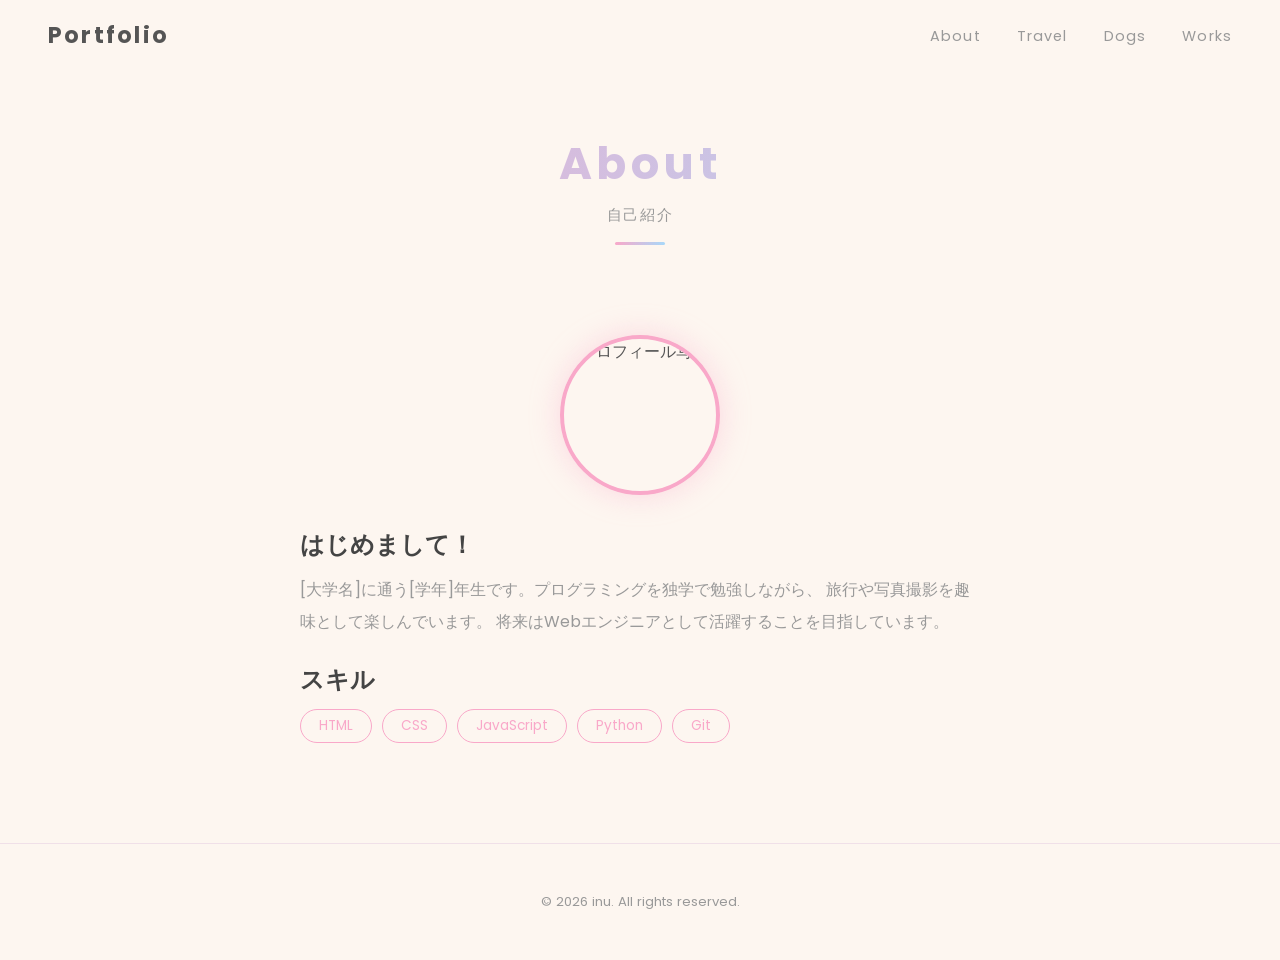
==== about.html @ 47f95320 "fix project root" ====
<!DOCTYPE html>
<html lang="ja">
<head>
  <meta charset="UTF-8">
  <meta name="viewport" content="width=device-width, initial-scale=1.0">
  <title>About | Portfolio</title>
  <link rel="stylesheet" href="style.css">
</head>
<body>

  <nav>
    <a class="logo" href="index.html">Portfolio</a>
    <ul>
      <li><a href="about.html">About</a></li>
      <li><a href="travel.html">Travel</a></li>
      <li><a href="dogs.html">Dogs</a></li>
      <li><a href="works.html">Works</a></li>
    </ul>
  </nav>

  <div class="page-header">
    <h1>About</h1>
    <p>自己紹介</p>
    <div class="divider"></div>
  </div>

  <section class="about-section">
    <!-- images/profile.jpg を用意してください -->
    <img class="profile-img" src="images/profile.jpg" alt="プロフィール写真">

    <h2>はじめまして！</h2>
    <p>
      [大学名]に通う[学年]年生です。プログラミングを独学で勉強しながら、
      旅行や写真撮影を趣味として楽しんでいます。
      将来はWebエンジニアとして活躍することを目指しています。
    </p>

    <h2>スキル</h2>
    <div class="skills">
      <span class="skill-tag">HTML</span>
      <span class="skill-tag">CSS</span>
      <span class="skill-tag">JavaScript</span>
      <span class="skill-tag">Python</span>
      <span class="skill-tag">Git</span>
    </div>
  </section>

  <footer>
    <p>&copy; 2026 inu. All rights reserved.</p>
  </footer>

  <script src="main.js"></script>
</body>
</html>
---- style.css ----
@import url('https://fonts.googleapis.com/css2?family=Poppins:wght@300;400;600;700&display=swap');

* {
  margin: 0;
  padding: 0;
  box-sizing: border-box;
}

:root {
  --accent:  #f9a8c9; /* パステルピンク */
  --accent2: #a8d8f9; /* パステルブルー */
  --accent3: #b8f0c8; /* パステルグリーン */
  --bg:      #fdf6f0; /* クリーム白 */
  --card-bg: #fff8f5;
  --text:    #555;
  --muted:   #999;
}

html { scroll-behavior: smooth; }

body {
  font-family: 'Poppins', sans-serif;
  background: var(--bg);
  color: var(--text);
}

/* ========== ナビ ========== */
nav {
  position: fixed;
  top: 0;
  width: 100%;
  z-index: 200;
  display: flex;
  justify-content: space-between;
  align-items: center;
  padding: 18px 48px;
  transition: background 0.4s, box-shadow 0.4s;
}

nav.scrolled {
  background: rgba(253, 246, 240, 0.9);
  backdrop-filter: blur(10px);
  box-shadow: 0 2px 20px rgba(249,168,201,0.15);
}

nav .logo {
  color: var(--text);
  font-size: 1.4rem;
  font-weight: 700;
  text-decoration: none;
  letter-spacing: 0.1em;
}

nav .logo span { color: var(--accent); }

nav ul {
  list-style: none;
  display: flex;
  gap: 36px;
}

nav ul a {
  color: var(--muted);
  text-decoration: none;
  font-size: 0.9rem;
  letter-spacing: 0.08em;
  position: relative;
  transition: color 0.3s;
}

nav ul a::after {
  content: '';
  position: absolute;
  bottom: -4px;
  left: 0;
  width: 0;
  height: 2px;
  background: var(--accent);
  transition: width 0.3s;
}

nav ul a:hover { color: var(--text); }
nav ul a:hover::after { width: 100%; }

/* ========== ヒーロー ========== */
.hero {
  height: 100vh;
  background: url('images/hero.jpg') center/cover no-repeat;
  display: flex;
  align-items: center;
  justify-content: center;
  text-align: center;
  position: relative;
  overflow: hidden;
}

.hero::before {
  content: '';
  position: absolute;
  inset: 0;
  background: linear-gradient(135deg, rgba(249,168,201,0.55) 0%, rgba(168,216,249,0.45) 100%);
  z-index: 1;
}

.hero::after {
  content: '';
  position: absolute;
  width: 600px;
  height: 600px;
  border-radius: 50%;
  border: 2px solid rgba(249,168,201,0.4);
  top: 50%;
  left: 50%;
  transform: translate(-50%, -50%);
  animation: pulse-ring 3s ease-out infinite;
  z-index: 1;
}

@keyframes pulse-ring {
  0%   { transform: translate(-50%, -50%) scale(0.8); opacity: 1; }
  100% { transform: translate(-50%, -50%) scale(1.5); opacity: 0; }
}

.hero-text {
  position: relative;
  z-index: 2;
  color: #fff;
  animation: fadeUp 1s ease both;
  text-shadow: 0 2px 12px rgba(0,0,0,0.15);
}

.hero-text h1 {
  font-size: clamp(2.5rem, 7vw, 5rem);
  font-weight: 700;
  letter-spacing: 0.05em;
  line-height: 1.1;
}

.hero-text h1 .accent {
  color: #fff;
  display: inline-block;
  background: linear-gradient(90deg, var(--accent), var(--accent2));
  -webkit-background-clip: text;
  -webkit-text-fill-color: transparent;
  background-clip: text;
  animation: shimmer 3s ease-in-out infinite;
}

@keyframes shimmer {
  0%, 100% { filter: brightness(1); }
  50%       { filter: brightness(1.2); }
}

.hero-text p {
  font-size: clamp(1rem, 2vw, 1.3rem);
  opacity: 0.9;
  margin-top: 14px;
  letter-spacing: 0.15em;
  font-weight: 300;
}

.hero-scroll {
  position: absolute;
  bottom: 32px;
  left: 50%;
  transform: translateX(-50%);
  z-index: 2;
  display: flex;
  flex-direction: column;
  align-items: center;
  gap: 8px;
  color: #fff;
  font-size: 0.75rem;
  letter-spacing: 0.2em;
  opacity: 0.7;
  animation: bounce 2s infinite;
}

.hero-scroll::after {
  content: '';
  width: 1px;
  height: 40px;
  background: #fff;
}

@keyframes bounce {
  0%, 100% { transform: translateX(-50%) translateY(0); }
  50%       { transform: translateX(-50%) translateY(8px); }
}

@keyframes fadeUp {
  from { opacity: 0; transform: translateY(40px); }
  to   { opacity: 1; transform: translateY(0); }
}

/* ========== ページ共通 ========== */
.page-header {
  padding: 130px 40px 50px;
  text-align: center;
}

.page-header h1 {
  font-size: 2.8rem;
  font-weight: 700;
  letter-spacing: 0.1em;
  background: linear-gradient(90deg, var(--accent) 0%, var(--accent2) 100%);
  -webkit-background-clip: text;
  -webkit-text-fill-color: transparent;
  background-clip: text;
}

.page-header p {
  color: var(--muted);
  font-size: 0.95rem;
  margin-top: 6px;
  letter-spacing: 0.1em;
}

.divider {
  width: 50px;
  height: 3px;
  background: linear-gradient(90deg, var(--accent), var(--accent2));
  margin: 16px auto 0;
  border-radius: 2px;
}

/* ========== フォトグリッド ========== */
.photo-grid {
  display: grid;
  grid-template-columns: repeat(auto-fill, minmax(280px, 1fr));
  gap: 12px;
  padding: 40px;
  max-width: 1200px;
  margin: 0 auto;
}

.photo-grid img {
  width: 100%;
  aspect-ratio: 4/3;
  object-fit: cover;
  border-radius: 12px;
  opacity: 0;
  transform: translateY(30px);
  transition: opacity 0.6s ease, transform 0.6s ease, box-shadow 0.4s;
}

.photo-grid img.visible {
  opacity: 1;
  transform: translateY(0);
}

.photo-grid img:hover {
  transform: scale(1.04) translateY(-4px);
  box-shadow: 0 16px 40px rgba(249,168,201,0.35);
}

/* ========== About ========== */
.about-section {
  max-width: 760px;
  margin: 0 auto;
  padding: 40px 40px 100px;
}

.about-section .profile-img {
  width: 160px;
  height: 160px;
  border-radius: 50%;
  object-fit: cover;
  display: block;
  margin: 0 auto 32px;
  border: 4px solid var(--accent);
  box-shadow: 0 0 30px rgba(249,168,201,0.4);
  animation: float 4s ease-in-out infinite;
}

@keyframes float {
  0%, 100% { transform: translateY(0); }
  50%       { transform: translateY(-10px); }
}

.about-section h2 {
  font-size: 1.5rem;
  margin-bottom: 12px;
  color: #444;
}

.about-section p {
  line-height: 2;
  color: var(--muted);
  margin-bottom: 24px;
}

.skills {
  display: flex;
  flex-wrap: wrap;
  gap: 10px;
  margin-top: 8px;
}

.skill-tag {
  background: transparent;
  border: 1.5px solid var(--accent);
  color: var(--accent);
  border-radius: 20px;
  padding: 6px 18px;
  font-size: 0.85rem;
  transition: background 0.3s, color 0.3s;
  cursor: default;
}

.skill-tag:hover {
  background: var(--accent);
  color: #fff;
}

/* ========== Works ========== */
.works-grid {
  display: grid;
  grid-template-columns: repeat(auto-fill, minmax(300px, 1fr));
  gap: 28px;
  padding: 40px;
  max-width: 1200px;
  margin: 0 auto;
}

.work-card {
  background: var(--card-bg);
  border: 1.5px solid #f0e0e8;
  border-radius: 16px;
  overflow: hidden;
  opacity: 0;
  transform: translateY(30px);
  transition: opacity 0.6s ease, transform 0.6s ease, box-shadow 0.4s, border-color 0.4s;
}

.work-card.visible {
  opacity: 1;
  transform: translateY(0);
}

.work-card:hover {
  transform: translateY(-8px);
  box-shadow: 0 20px 50px rgba(249,168,201,0.25);
  border-color: var(--accent);
}

.work-card img {
  width: 100%;
  aspect-ratio: 16/9;
  object-fit: cover;
  transition: transform 0.5s;
}

.work-card:hover img { transform: scale(1.05); }

.work-card-body { padding: 22px; }

.work-card-body h3 {
  font-size: 1.1rem;
  margin-bottom: 8px;
  color: #444;
}

.work-card-body p {
  font-size: 0.88rem;
  color: var(--muted);
  line-height: 1.8;
}

.work-card-body .tags {
  display: flex;
  flex-wrap: wrap;
  gap: 6px;
  margin-top: 14px;
}

.work-card-body .tag {
  background: var(--accent);
  color: #fff;
  font-size: 0.72rem;
  padding: 3px 12px;
  border-radius: 12px;
  letter-spacing: 0.05em;
}

/* ========== フッター ========== */
footer {
  text-align: center;
  padding: 48px;
  font-size: 0.82rem;
  color: var(--muted);
  border-top: 1px solid #f0e0e8;
}
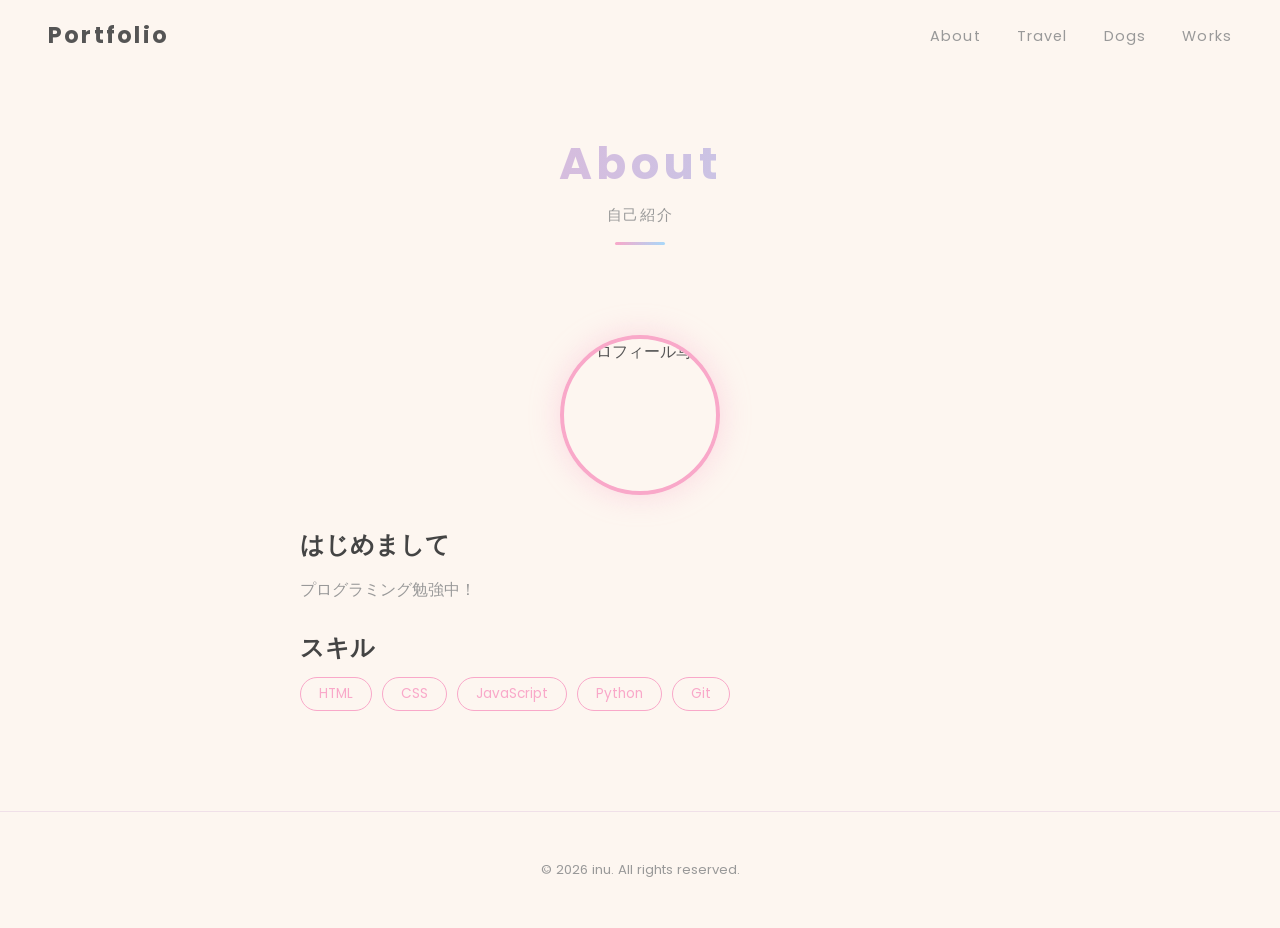
==== commit c8796f3d: "Update about.html" ====
--- a/about.html
+++ b/about.html
@@ -28,11 +28,10 @@
     <!-- images/profile.jpg を用意してください -->
     <img class="profile-img" src="images/profile.jpg" alt="プロフィール写真">
 
-    <h2>はじめまして！</h2>
+    <h2>はじめまして</h2>
     <p>
-      [大学名]に通う[学年]年生です。プログラミングを独学で勉強しながら、
-      旅行や写真撮影を趣味として楽しんでいます。
-      将来はWebエンジニアとして活躍することを目指しています。
+      プログラミング勉強中！
+    
     </p>
 
     <h2>スキル</h2>
